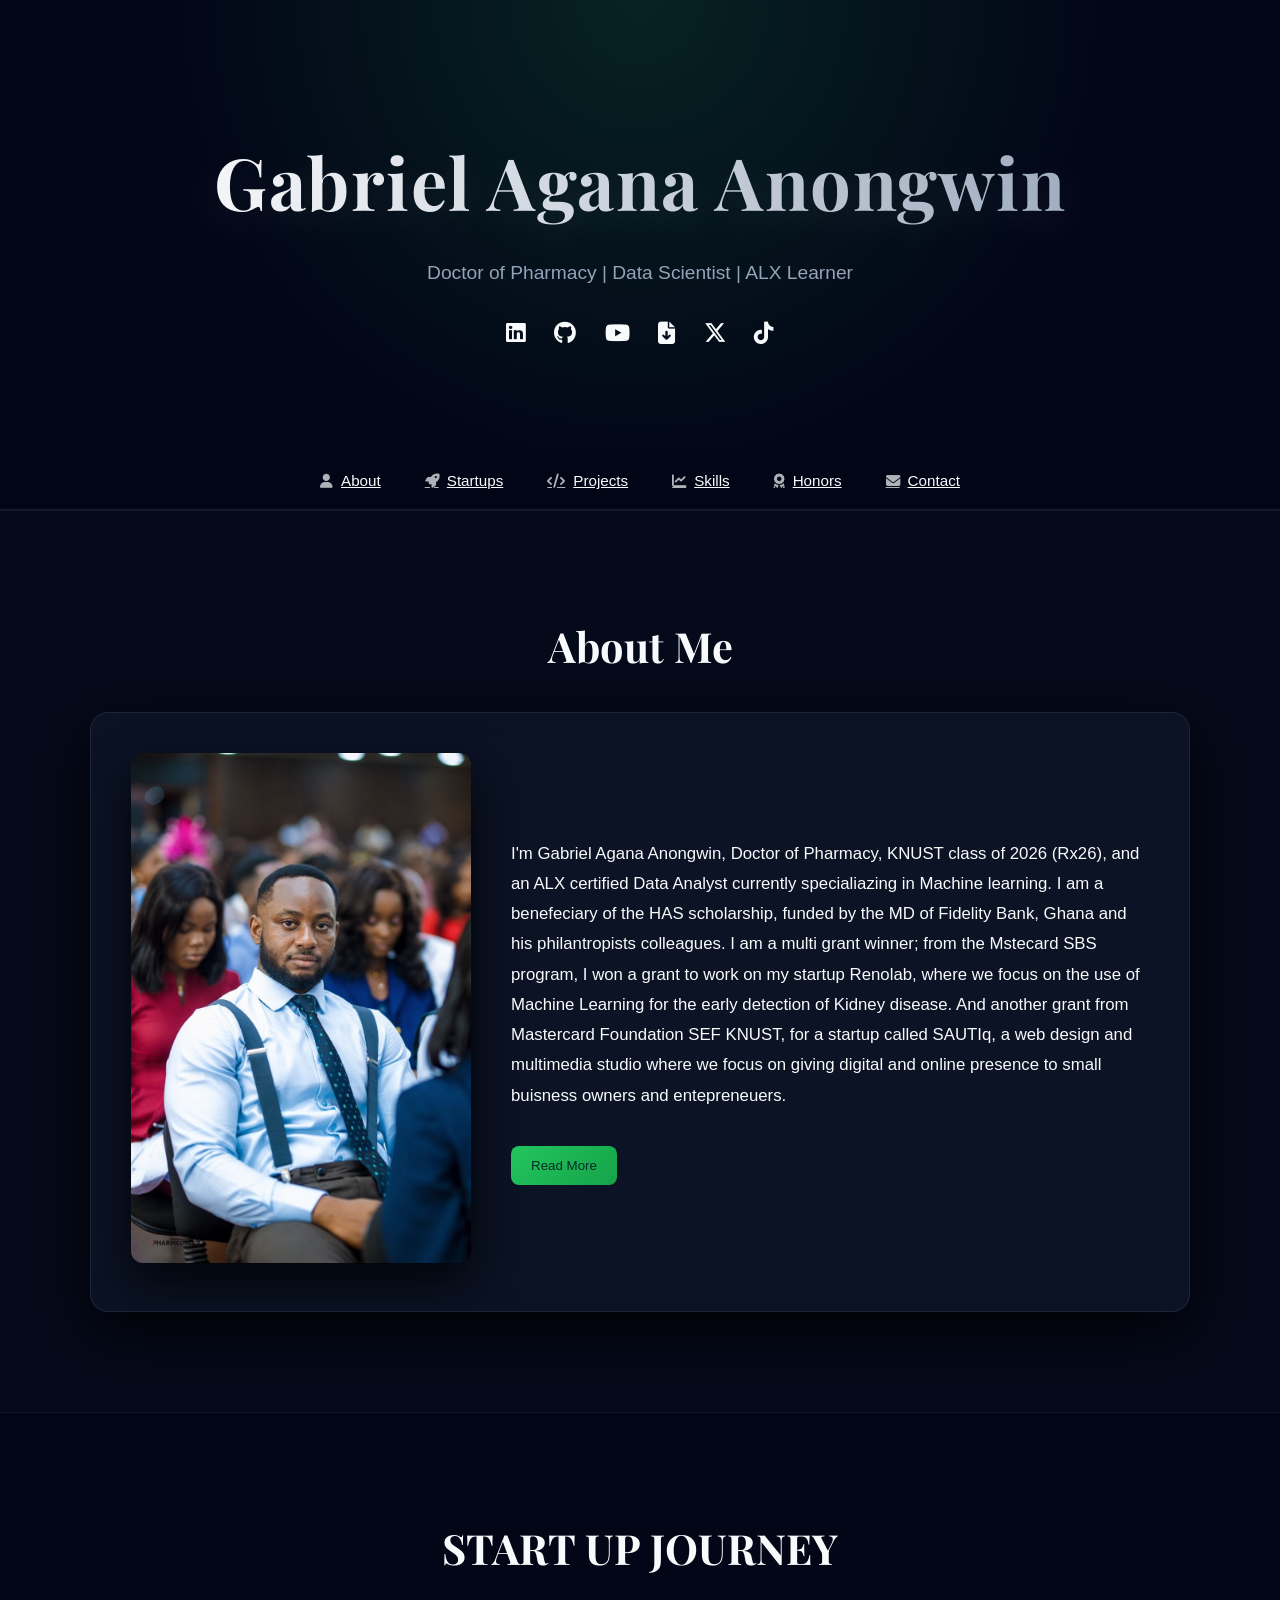
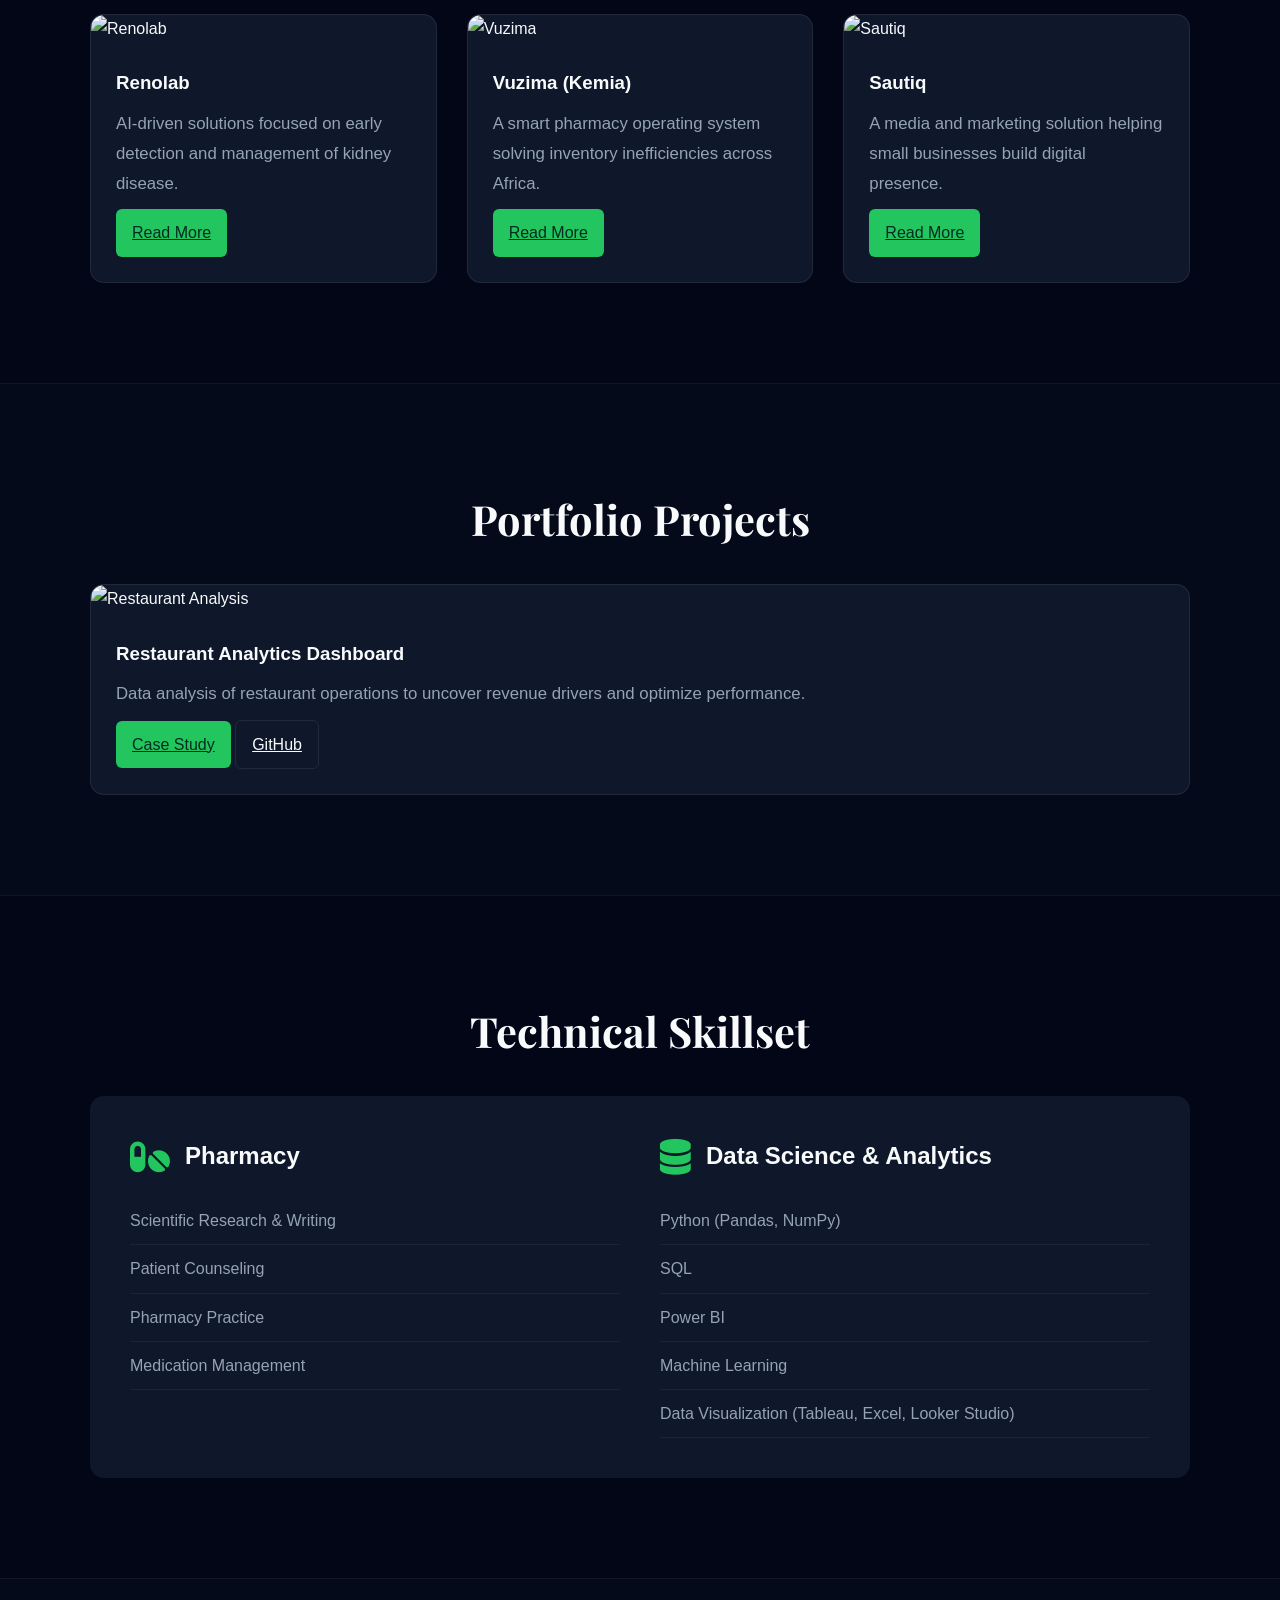
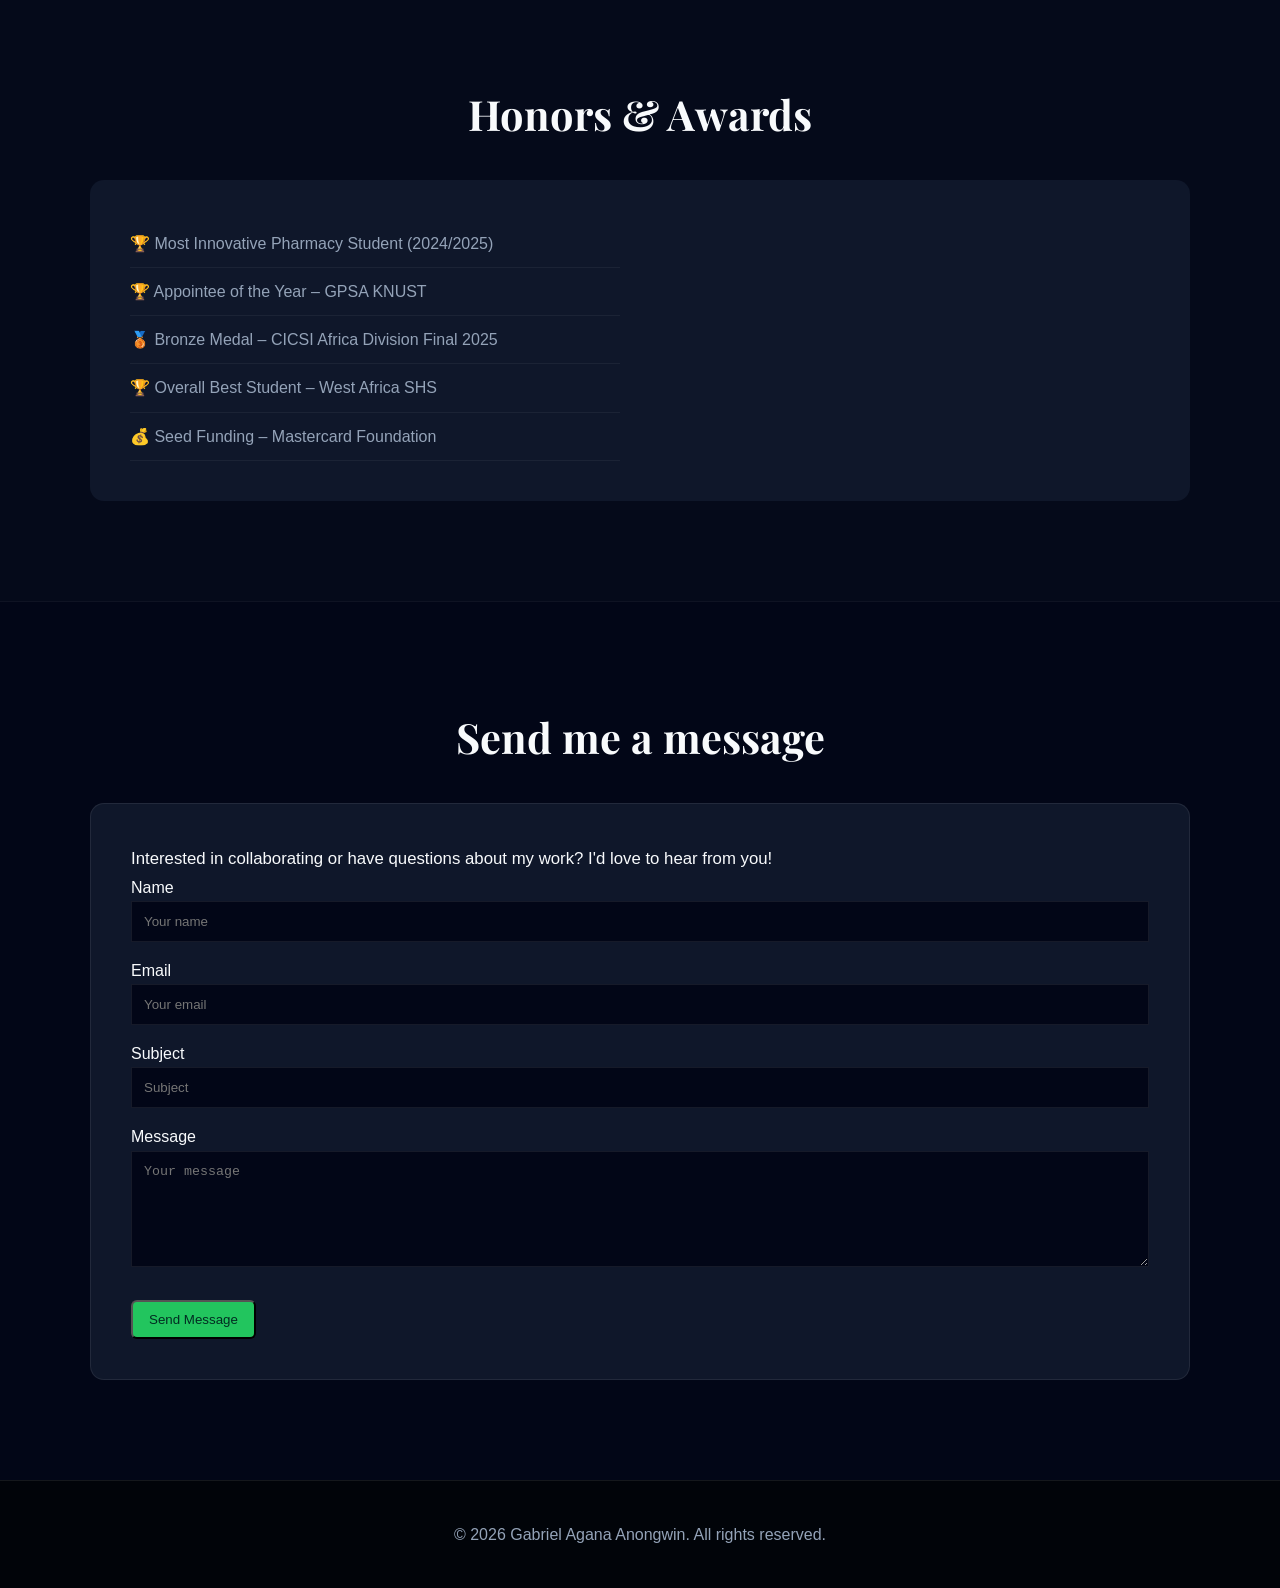
==== index.html @ 161a5aaa "Update index.html" ====
<!DOCTYPE html>
<html lang="en">
<head>
    <meta charset="UTF-8">
    <meta name="viewport" content="width=device-width, initial-scale=1.0">
    
    <title>Gabriel Agana Anongwin | Data Scientist & Pharmacist</title>
      
    <link rel="icon" type="image/png" href="/favicon-32x32.png">
    <link rel="apple-touch-icon" href="/favicon-32x32.png">
    
    <link rel="preconnect" href="https://fonts.googleapis.com">
    <link rel="preconnect" href="https://fonts.gstatic.com" crossorigin>
    <link href="https://fonts.googleapis.com/css2?family=Lato:wght@300;400;700&family=Playfair+Display:wght@500;700&display=swap" rel="stylesheet">
    
    <link rel="stylesheet" href="https://cdnjs.cloudflare.com/ajax/libs/font-awesome/6.4.2/css/all.min.css">
    
    <link rel="stylesheet" href="assets/css/style.css">
</head>
<body>

<!-- HEADER SECTION -->
<header>
    <div class="container">
        <h1>Gabriel Agana Anongwin</h1>
        <p>Doctor of Pharmacy | Data Scientist | ALX Learner</p>
        <div class="social-links">
            <a href="https://www.linkedin.com/in/gabrielaganaa57" target="_blank" title="LinkedIn"><i class="fab fa-linkedin"></i></a>
            <a href="https://github.com/gabrielagana123" target="_blank" title="GitHub"><i class="fab fa-github"></i></a>
            <a href="https://youtube.com/@gaagana_official?si=pDU5sKcUdn2LlW9a" target="_blank" title="YouTube"><i class="fab fa-youtube"></i></a>
            <a href="assets/Gabriel_Agana_CV.pdf" download title="Download CV"><i class="fas fa-file-arrow-down"></i></a>
            <a href="https://x.com/gaagana_" target="_blank" title="X (Twitter)"><i class="fab fa-x-twitter"></i></a>
            <a href="https://www.tiktok.com/@gaagana_?_r=1&_t=ZS-95FjMrN8v6j" target="_blank" title="TikTok"><i class="fab fa-tiktok"></i></a>
        </div>
    </div>
</header>

<!-- NAVIGATION -->
<nav>
    <div class="container">
        <ul>
            <li><a href="#about"><i class="fas fa-user"></i> About</a></li>
            <li><a href="#startups"><i class="fas fa-rocket"></i> Startups</a></li>
            <li><a href="#projects"><i class="fas fa-code"></i> Projects</a></li>
            <li><a href="#skills"><i class="fas fa-chart-line"></i> Skills</a></li>
            <li><a href="#honors"><i class="fas fa-award"></i> Honors</a></li>
            <li><a href="#contact"><i class="fas fa-envelope"></i> Contact</a></li>
        </ul>
    </div>
</nav>

<!-- ABOUT SECTION -->
<section id="about" class="section dark-section">
    <div class="container">
        <h2>About Me</h2>
        <div class="about-card">
            <div class="about-image">
                <img src="assets/images/profile-photo.jpg" alt="Gabriel Agana">
            </div>
            <div class="about-text">
                <p style="margin-bottom:20px;">I'm Gabriel Agana Anongwin, Doctor of Pharmacy, KNUST class of 2026 (Rx26), and an ALX certified Data Analyst currently specialiazing in Machine learning. I am a benefeciary of the HAS scholarship, funded by the MD of Fidelity Bank, Ghana and his philantropists colleagues.
                    I am a multi grant winner; from the Mstecard SBS program, I won a grant to work on my startup Renolab, where we focus on the 
                            use of Machine Learning for the early detection of Kidney disease. And another grant from Mastercard Foundation SEF KNUST, for a startup called SAUTIq, a web design and multimedia studio where we focus on giving digital and online presence to small buisness owners and entepreneuers.
                
                </p>

                       <div id="more-text" class="hidden-text">
                    <p>

                        
                    What drives me is impact.
Losing my father at 11 and being supported by people outside my family shaped how I see life. It taught me that, "I am because we are" and that no meaningful success is ever truly individual.
Every pursuit, evry goal, every ambition, every project I embark on is impact driven, my goal in life is to touch as many lives as possible and give my single mom the life she never had.
                    "I Love The People Society Casts Away❤️"
                    </p>
                </div>
                <button onclick="toggleText()" class="btn-read">Read More</button>
            </div>
        </div>
    </div>
</section>

<!-- STARTUP SECTION -->
<section id="startups" class="section">
    <div class="container">
        <h2>START UP JOURNEY</h2>

        <div class="projects-grid">

            <!-- Renolab -->
            <div class="project-card">
                <img src="assets/images/project-renolab.jpg" alt="Renolab">
                <div class="project-card-content">
                    <h3>Renolab</h3>
                    <p>AI-driven solutions focused on early detection and management of kidney disease.</p>

                    <div class="project-buttons">
                        <a href="renolab.html" class="btn">Read More</a>
                    </div>
                </div>
            </div>

            <!-- Vuzima -->
            <div class="project-card">
                <img src="assets/images/project-vuzima.jpg" alt="Vuzima">
                <div class="project-card-content">
                    <h3>Vuzima (Kemia)</h3>
                    <p>A smart pharmacy operating system solving inventory inefficiencies across Africa.</p>

                    <div class="project-buttons">
                        <a href="vuzima.html" class="btn">Read More</a>
                    </div>
                </div>
            </div>

            <!-- Sautiq -->
            <div class="project-card">
                <img src="assets/images/project-sautiq.jpg" alt="Sautiq">
                <div class="project-card-content">
                    <h3>Sautiq</h3>
                    <p>A media and marketing solution helping small businesses build digital presence.</p>

                    <div class="project-buttons">
                        <a href="sautiq.html" class="btn">Read More</a>
                    </div>
                </div>
            </div>

        </div>
    </div>
</section>

<section id="projects" class="section">
    <div class="container">
        <h2>Portfolio Projects</h2>

        <div class="projects-grid">

            <!-- Project Example -->
            <div class="project-card">
                <img src="assets/images/project-restaurant.jpg" alt="Restaurant Analysis">
                <div class="project-card-content">
                    <h3>Restaurant Analytics Dashboard</h3>
                    <p>Data analysis of restaurant operations to uncover revenue drivers and optimize performance.</p>

                    <div class="project-buttons">
                        <a href="restaurant-case-study.html" class="btn">Case Study</a>
                        <a href="https://github.com/your-repo-link" target="_blank" class="btn btn-secondary">GitHub</a>
                    </div>
                </div>
            </div>

        </div>
    </div>
</section>
    
<!-- SKILLS SECTION -->
<section id="skills" class="section">
    <div class="container">
        <h2>Technical Skillset</h2>
        <div class="skills-table">

            <!-- Pharmacy -->
            <div class="skill-column">
                <div class="skill-header"><i class="fas fa-pills"></i><h3>Pharmacy</h3></div>
                <ul class="skill-list">
                    <li>Scientific Research & Writing</li>
                    <li>Patient Counseling</li>
                    <li>Pharmacy Practice</li>
                    <li>Medication Management</li>
                </ul>
            </div>

            <!-- Data Science -->
            <div class="skill-column">
                <div class="skill-header"><i class="fas fa-database"></i><h3>Data Science & Analytics</h3></div>
                <ul class="skill-list">
                    <li>Python (Pandas, NumPy)</li>
                    <li>SQL</li>
                    <li>Power BI</li>
                    <li>Machine Learning</li>
                    <li>Data Visualization (Tableau, Excel, Looker Studio)</li>
                </ul>
            </div>

        </div>
    </div>
</section>

<!-- HONORS / AWARDS SECTION -->
<section id="honors" class="section">
    <div class="container">
        <h2>Honors & Awards</h2>

        <div class="skills-table">
            <ul class="skill-list">
                <li>🏆 Most Innovative Pharmacy Student (2024/2025)</li>
                <li>🏆 Appointee of the Year – GPSA KNUST</li>
                <li>🥉 Bronze Medal – CICSI Africa Division Final 2025</li>
                <li>🏆 Overall Best Student – West Africa SHS</li>
                <li>💰 Seed Funding – Mastercard Foundation</li>
            </ul>
        </div>

    </div>
</section>

<!-- CONTACT FORM SECTION -->
<section id="contact" class="section">
    <div class="container">
        <h2>Send me a message</h2>
<form action="https://formsubmit.co/1928c177430ae338f1191214b807b9e0" method="POST" class="contact-form">
    <input type="hidden" name="_captcha" value="false">
    <input type="hidden" name="_subject" value="New Portfolio Message!">
    <input type="hidden" name="_autoresponse" value="Hi, Thanks for reaching out! I have received your message and will get back to you soon. - Gabriel Agana Anongwin">
    <input type="hidden" name="_format" value="html">
    <input type="hidden" name="_next" value="https://gabrielagana123.github.io/thank-you.html">

    <p>Interested in collaborating or have questions about my work? I'd love to hear from you!</p>
    <div class="form-group"><label for="name">Name</label><input type="text" name="name" id="name" placeholder="Your name" required></div>
    <div class="form-group"><label for="email">Email</label><input type="email" name="email" id="email" placeholder="Your email" required></div>
    <div class="form-group"><label for="subject">Subject</label><input type="text" name="subject" id="subject" placeholder="Subject" required></div>
    <div class="form-group"><label for="message">Message</label><textarea name="message" id="message" rows="6" placeholder="Your message" required></textarea></div>
    <button type="submit" class="btn">Send Message</button>
</form>
    </div>
</section>

<!-- FOOTER -->
<footer>
    <div class="container">
        <p>&copy; 2026 Gabriel Agana Anongwin. All rights reserved.</p>
    </div>
</footer>

<script src="assets/js/main.js"></script>

</body>
</html>
---- assets/css/style.css ----
/* ===== PREMIUM DARK + DEPTH THEME ===== */

/* --- 1. ROOT --- */
:root {
    --bg-main: #020617;
    --bg-section: #050a1a;
    --bg-card: #0f172a;

    --accent: #22c55e;
    --accent-soft: rgba(34,197,94,0.15);

    --text-primary: #f8fafc;
    --text-secondary: #94a3b8;

    --border: rgba(255,255,255,0.08);

    --font-heading: 'Playfair Display', serif;
    --font-body: 'Inter', sans-serif;
}

/* --- 2. RESET --- */
* {
    margin: 0;
    padding: 0;
    box-sizing: border-box;
}

body {
    font-family: var(--font-body);
    background: var(--bg-main);
    color: var(--text-primary);
    line-height: 1.7;
}

/* --- 3. CONTAINER --- */
.container {
    width: 90%;
    max-width: 1100px;
    margin: auto;
}

/* --- 4. HERO HEADER (FIXED YOUR MAIN ISSUE) --- */
header {
    text-align: center;
    padding: 120px 0 100px;
    background: radial-gradient(circle at top, rgba(34,197,94,0.15), transparent 60%);
}

header h1 {
    font-family: 'Playfair Display', serif;
    font-size: 4.5rem;
    font-weight: 700;
    letter-spacing: 1.5px;

    background: linear-gradient(90deg, #ffffff, #94a3b8);
    -webkit-background-clip: text;
    -webkit-text-fill-color: transparent;

    text-shadow: 0 10px 40px rgba(255,255,255,0.1);
}

header p {
    color: var(--text-secondary);
    margin-top: 15px;
    font-size: 1.2rem;
}

/* --- SOCIAL --- */
.social-links {
    margin-top: 25px;
}

.social-links a {
    color: var(--text-primary);
    margin: 0 12px;
    font-size: 1.4rem;
    transition: 0.3s;
}

.social-links a:hover {
    color: var(--accent);
    transform: translateY(-3px);
}

/* --- NAVBAR --- */
nav {
    position: sticky;
    top: 0;
    background: rgba(2,6,23,0.85);
    backdrop-filter: blur(12px);
    border-bottom: 1px solid var(--border);
    z-index: 1000;
}

nav ul {
    display: flex;
    justify-content: center;
    list-style: none;
}

nav ul li a {
    color: var(--text-primary);
    padding: 15px 22px;
    display: block;
    transition: 0.3s;
}

nav ul li a:hover {
    color: var(--accent);
}

/* --- SECTIONS (THIS CREATES DEPTH) --- */
.section {
    padding: 100px 0;
    background: var(--bg-section);
}

.section:nth-child(even) {
    background: var(--bg-main);
}

.section h2 {
    text-align: center;
    font-size: 2.6rem;
    margin-bottom: 60px;
    font-family: var(--font-heading);
}

.section {
    padding: 100px 0;
    border-top: 1px solid rgba(255,255,255,0.05);
}

/* --- ABOUT (GLASS CARD EFFECT) --- */
.about-card {
    display: flex;
    gap: 40px;
    align-items: center;

    background: rgba(15,23,42,0.7);
    backdrop-filter: blur(12px);

    padding: 40px;
    border-radius: 18px;
    border: 1px solid var(--border);

    box-shadow: 0 20px 60px rgba(0,0,0,0.8);
}

.about-image img {
    width: 340px;
    border-radius: 12px;
    box-shadow: 0 20px 50px rgba(0,0,0,0.8);
}

.about-text p {
    color: var(--text-primary);
    font-size: 1rem;
    line-height: 1.8;
}

.hidden-text {
    display: none;
}

/* --- BUTTON --- */
.btn-read {
    margin-top: 15px;
    padding: 12px 20px;
    background: linear-gradient(135deg, #22c55e, #16a34a);
    color: #022c22;
    border: none;
    border-radius: 8px;
    cursor: pointer;
    transition: 0.3s;
}

.btn-read:hover {
    transform: translateY(-2px);
    box-shadow: 0 10px 25px rgba(34,197,94,0.4);
}

/* --- PROJECTS --- */
.projects-grid {
    display: grid;
    grid-template-columns: repeat(auto-fit, minmax(300px, 1fr));
    gap: 30px;
}

.project-card {
    background: var(--bg-card);
    border-radius: 14px;
    border: 1px solid var(--border);
    overflow: hidden;
    transition: 0.4s;
}

.project-card:hover {
    transform: translateY(-10px) scale(1.02);
    box-shadow: 0 20px 60px rgba(0,0,0,0.9);
}

.project-card img {
    width: 100%;
    height: 220px;
    object-fit: cover;
}

.project-card-content {
    padding: 25px;
}

.project-card-content h3 {
    color: var(--text-primary);
    margin-bottom: 10px;
}

.project-card-content p {
    color: var(--text-secondary);
}

/* --- BUTTONS --- */
.btn {
    display: inline-block;
    background: var(--accent);
    color: #022c22;
    padding: 10px 16px;
    border-radius: 6px;
    margin-top: 10px;
}

.btn-secondary {
    background: transparent;
    color: var(--text-primary);
    border: 1px solid var(--border);
}

/* --- SKILLS --- */
.skills-table {
    display: grid;
    grid-template-columns: repeat(2, 1fr);
    gap: 40px;
    background: var(--bg-card);
    padding: 40px;
    border-radius: 14px;
}

/* Bigger icons */
.skill-header {
    display: flex;
    align-items: center;
    gap: 15px;
    margin-bottom: 20px;
}

.skill-header i {
    font-size: 2.2rem;
    color: var(--accent);
}

.skill-header h3 {
    font-size: 1.5rem;
}

/* Clean list */
.skill-list li {
    list-style: none;
    padding: 10px 0;
    color: var(--text-secondary);
    border-bottom: 1px solid rgba(255,255,255,0.05);
}

.skill-column {
    display: flex;
    flex-direction: column;
    justify-content: flex-start;
}

/* --- CONTACT --- */
.contact-form {
    background: var(--bg-card);
    padding: 40px;
    border-radius: 14px;
    border: 1px solid var(--border);
}

.contact-form input,
.contact-form textarea {
    width: 100%;
    padding: 12px;
    margin-bottom: 15px;
    background: #020617;
    border: 1px solid var(--border);
    color: var(--text-primary);
}

/* --- FOOTER --- */
footer {
    text-align: center;
    padding: 40px;
    background: #010409;
    border-top: 1px solid var(--border);
    color: var(--text-secondary);
}

/* --- RESPONSIVE --- */
@media(max-width:768px){
    .about-card {
        flex-direction: column;
        text-align: center;
    }

    .skills-table {
        grid-template-columns: 1fr;
    }

    header h1 {
        font-size: 2.5rem;
    }
}


nav ul li a {
    color: var(--text-primary);
    padding: 15px 22px;
    display: flex;
    align-items: center;
    gap: 8px;
    font-size: 0.95rem;
    transition: 0.3s;
}

nav ul li a i {
    font-size: 0.9rem;
    opacity: 0.7;
}

nav ul li a:hover {
    color: var(--accent);
}


/* Section spacing */
.section h2 {
    margin-bottom: 30px;
}

/* Centered text blocks */
.section p {
    font-size: 1.05rem;
    line-height: 1.8;
}

/* CTA button upgrade */
.btn {
    transition: 0.3s;
}

.btn:hover {
    transform: translateY(-3px);
    box-shadow: 0 10px 25px rgba(34,197,94,0.4);
}
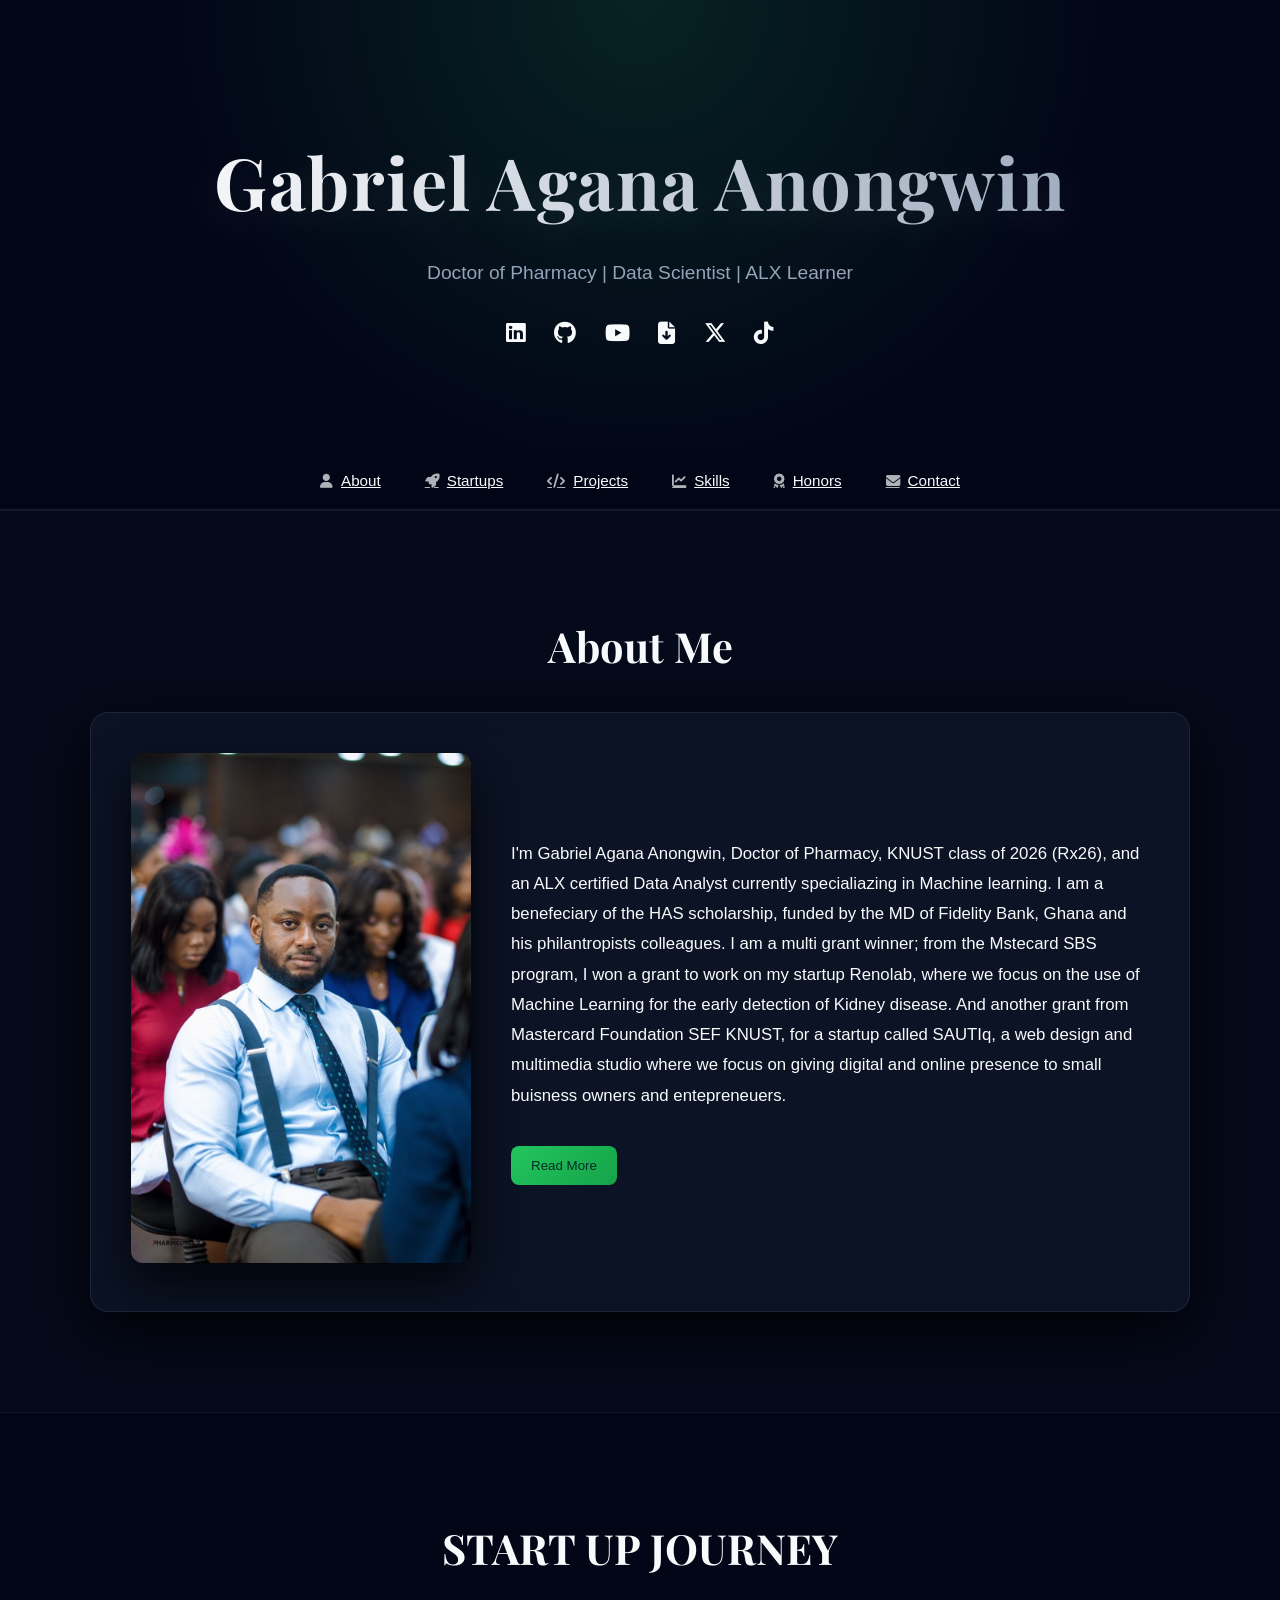
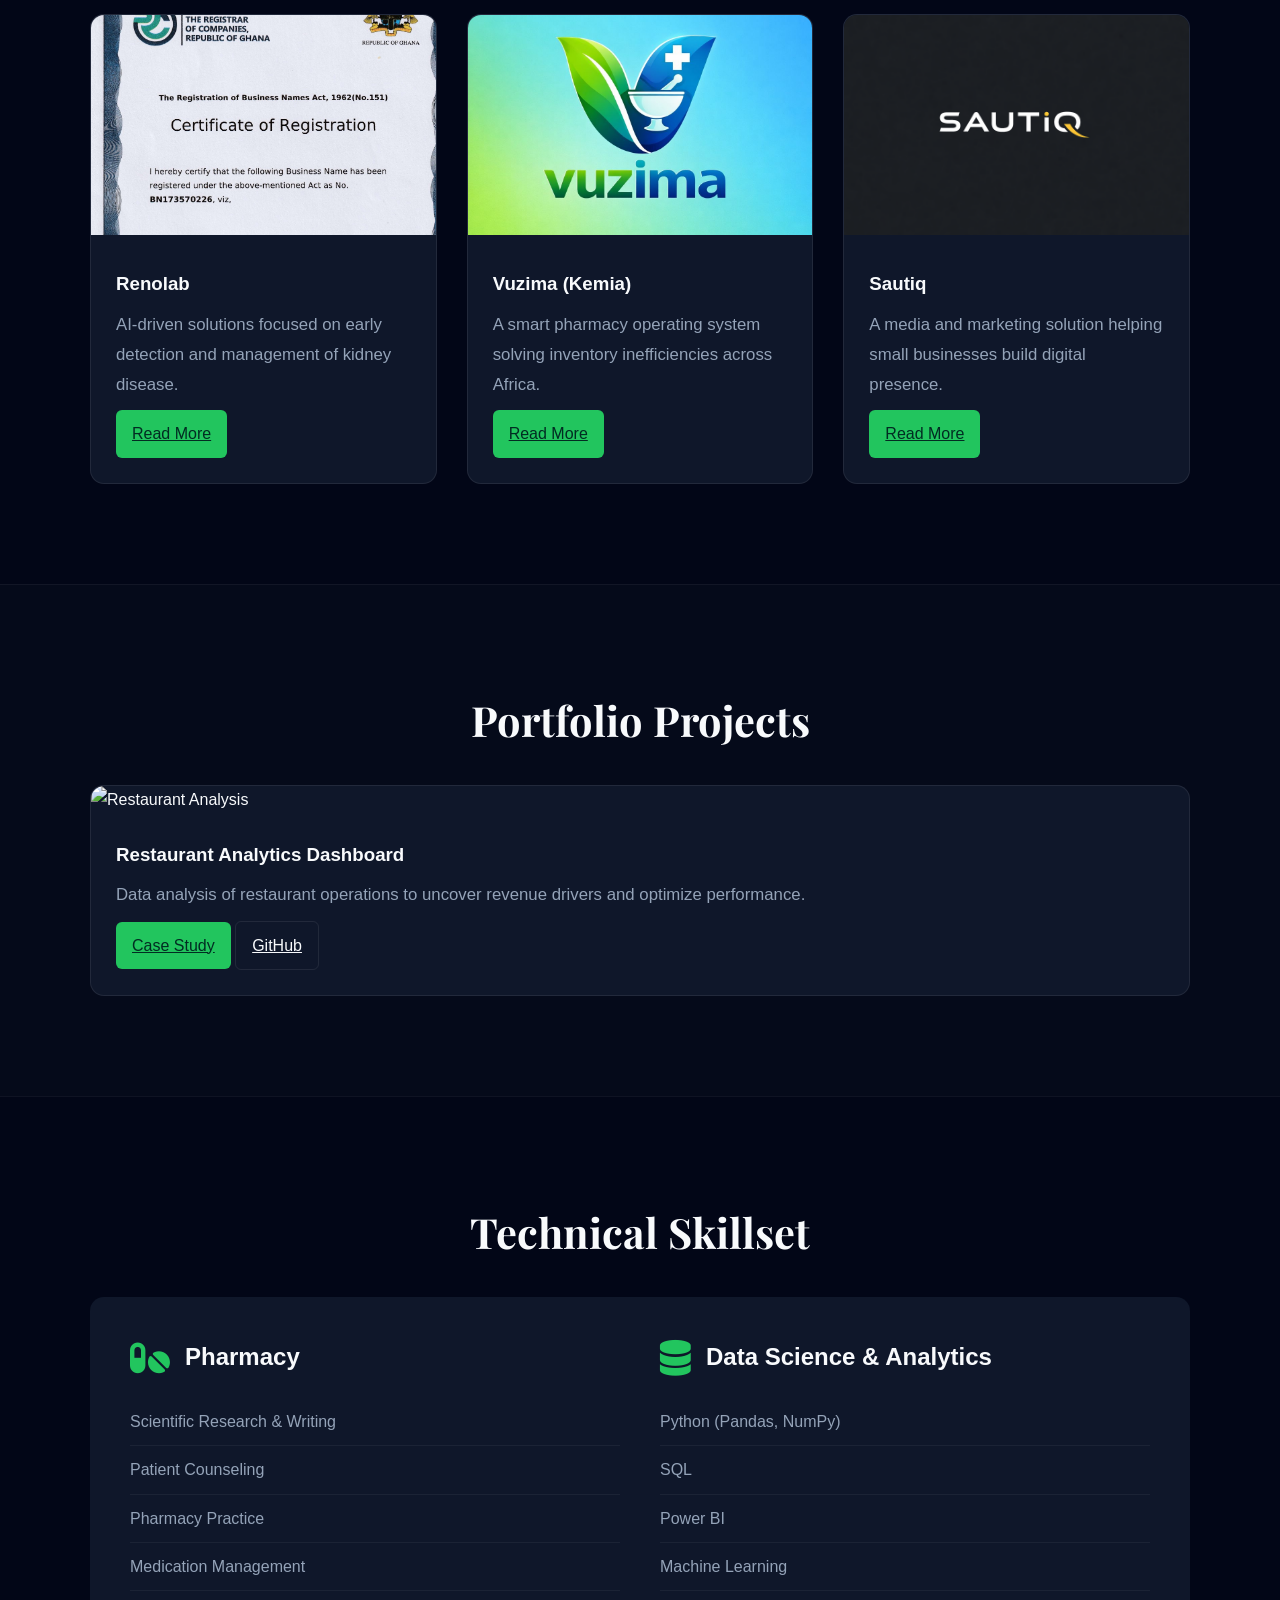
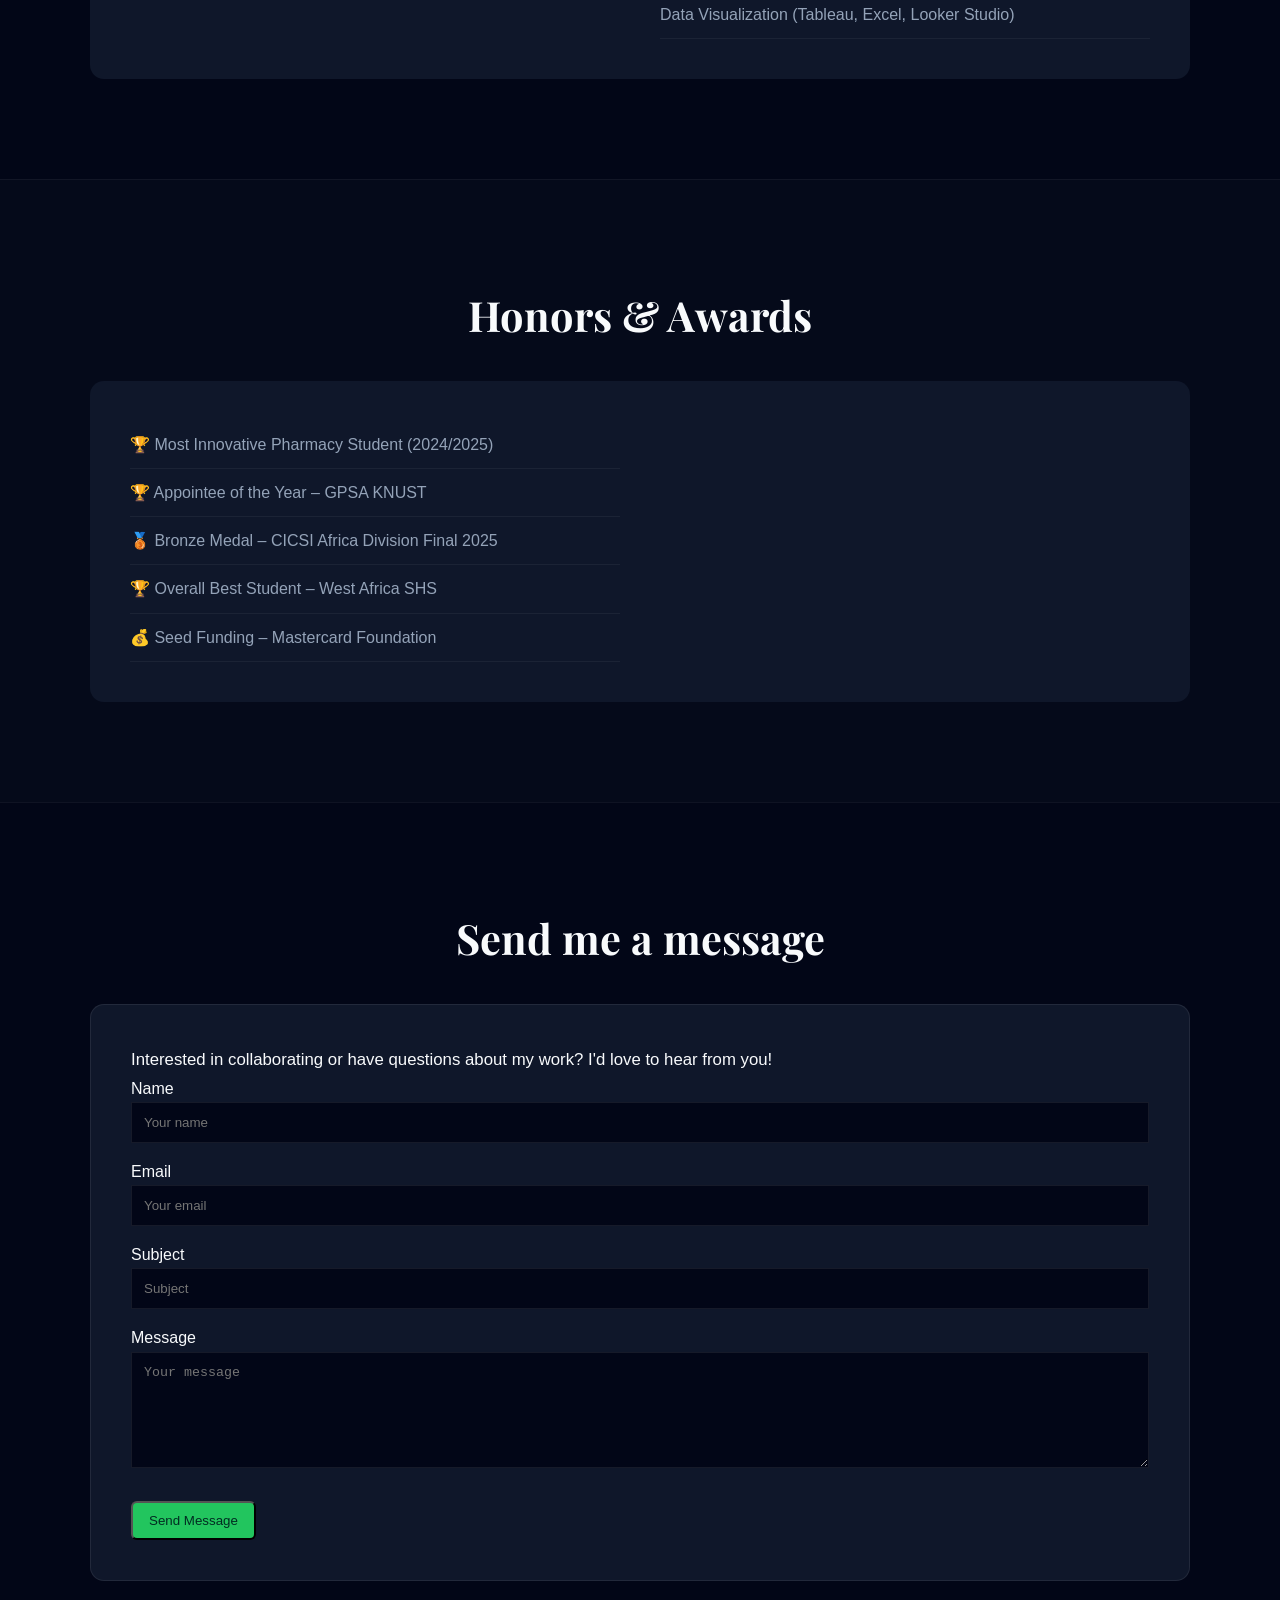
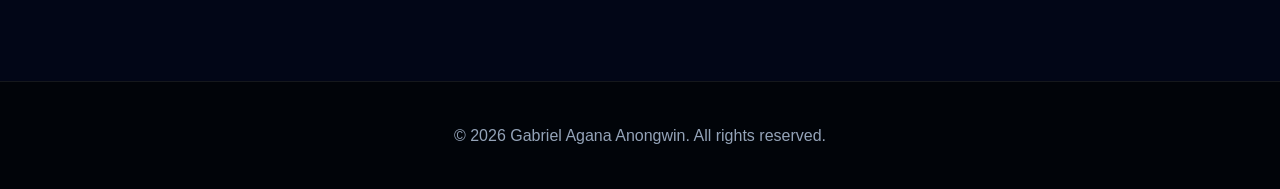
==== commit 1f11afb6: "Update index.html" ====
--- a/index.html
+++ b/index.html
@@ -89,7 +89,7 @@
 
             <!-- Renolab -->
             <div class="project-card">
-                <img src="assets/images/project-renolab.jpg" alt="Renolab">
+                <img src="assets/images/renolab.png" alt="Renolab">
                 <div class="project-card-content">
                     <h3>Renolab</h3>
                     <p>AI-driven solutions focused on early detection and management of kidney disease.</p>
@@ -102,7 +102,7 @@
 
             <!-- Vuzima -->
             <div class="project-card">
-                <img src="assets/images/project-vuzima.jpg" alt="Vuzima">
+                <img src="assets/images/vuzima.png" alt="Vuzima">
                 <div class="project-card-content">
                     <h3>Vuzima (Kemia)</h3>
                     <p>A smart pharmacy operating system solving inventory inefficiencies across Africa.</p>
@@ -115,7 +115,7 @@
 
             <!-- Sautiq -->
             <div class="project-card">
-                <img src="assets/images/project-sautiq.jpg" alt="Sautiq">
+                <img src="assets/images/sautiq.png" alt="Sautiq">
                 <div class="project-card-content">
                     <h3>Sautiq</h3>
                     <p>A media and marketing solution helping small businesses build digital presence.</p>
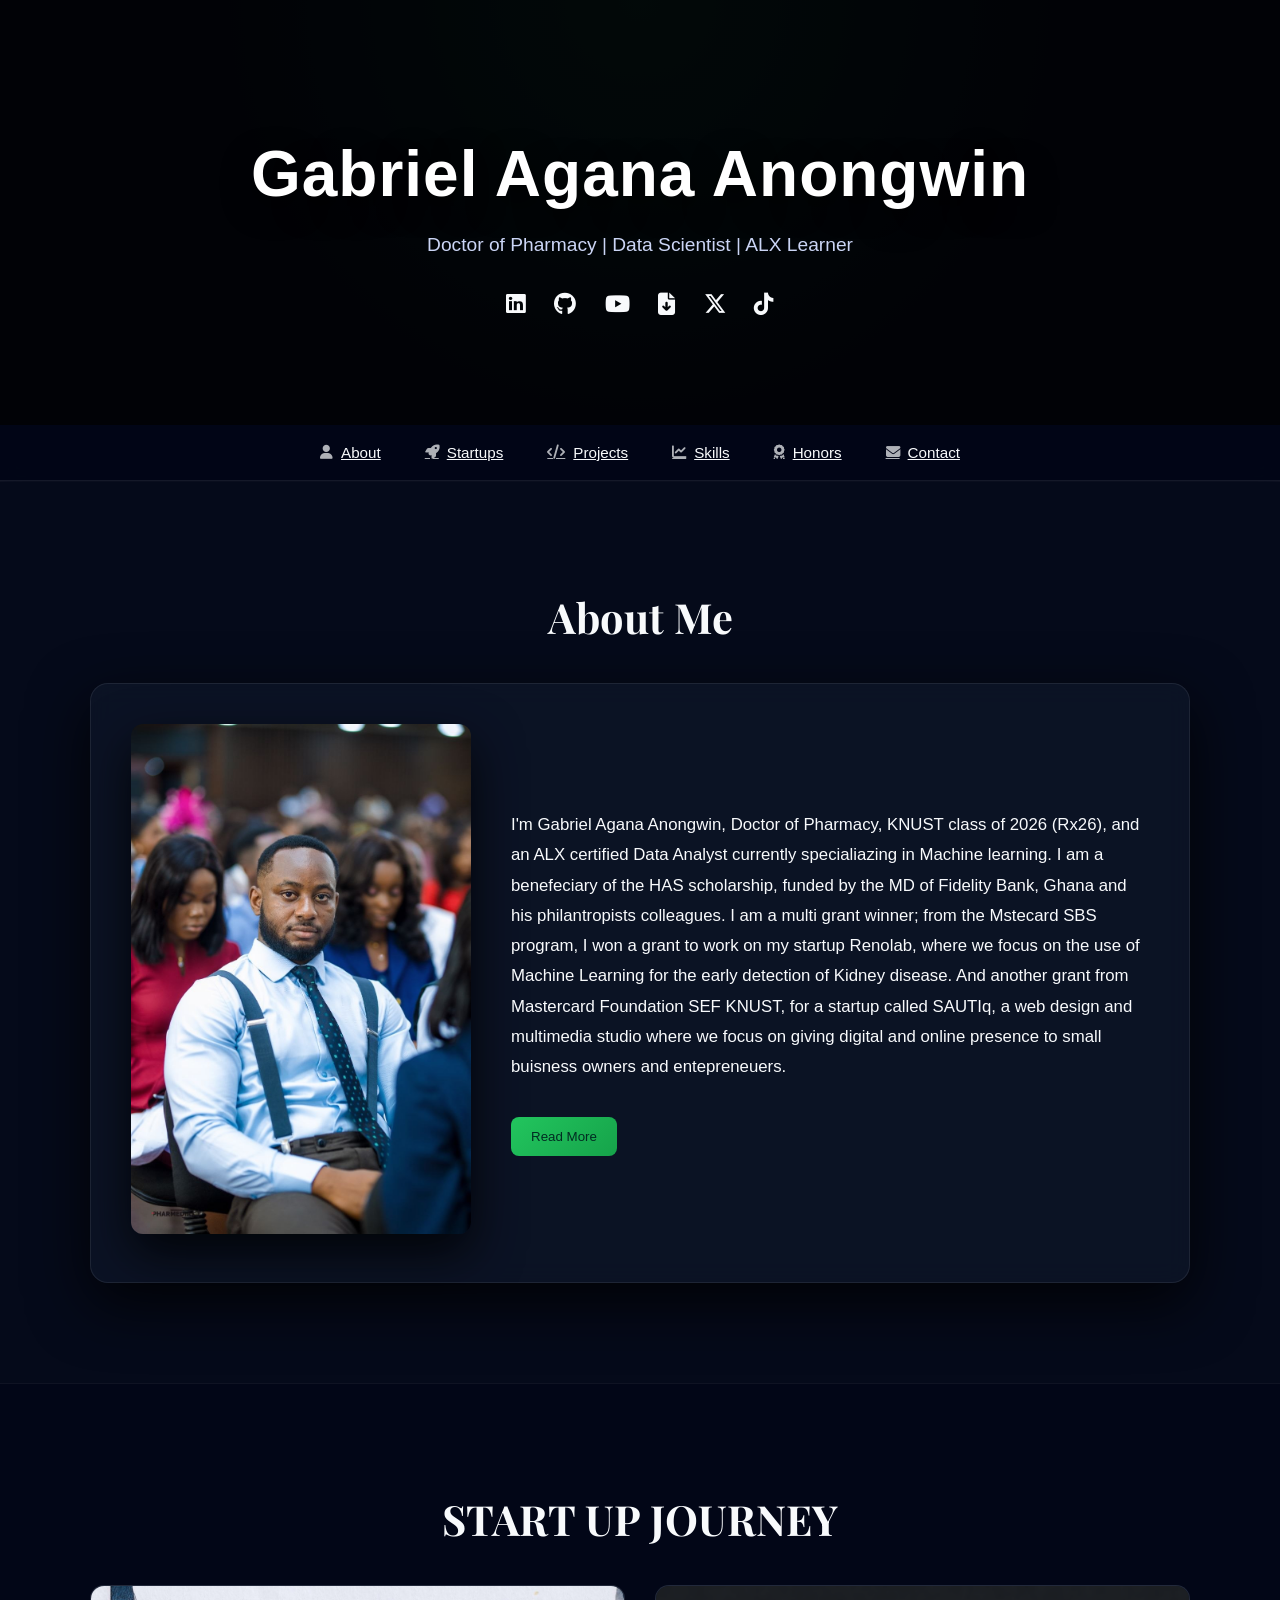
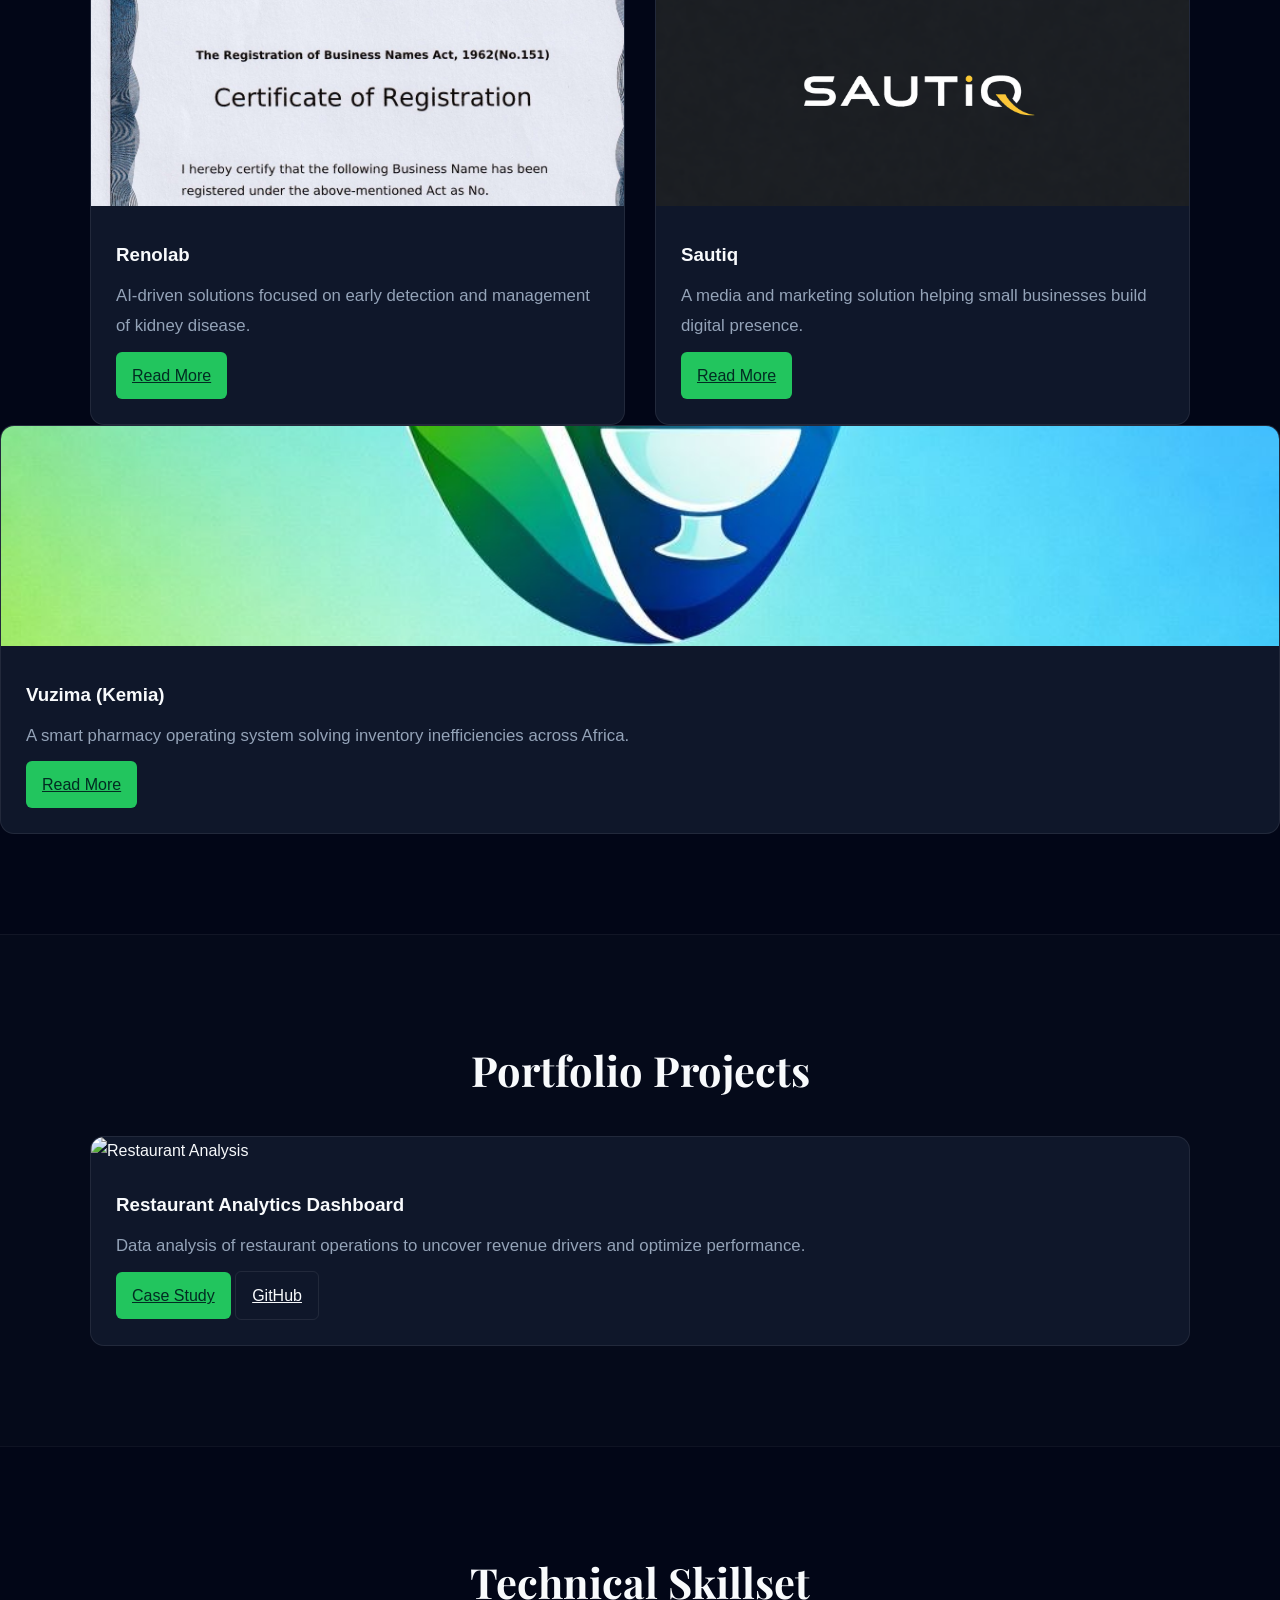
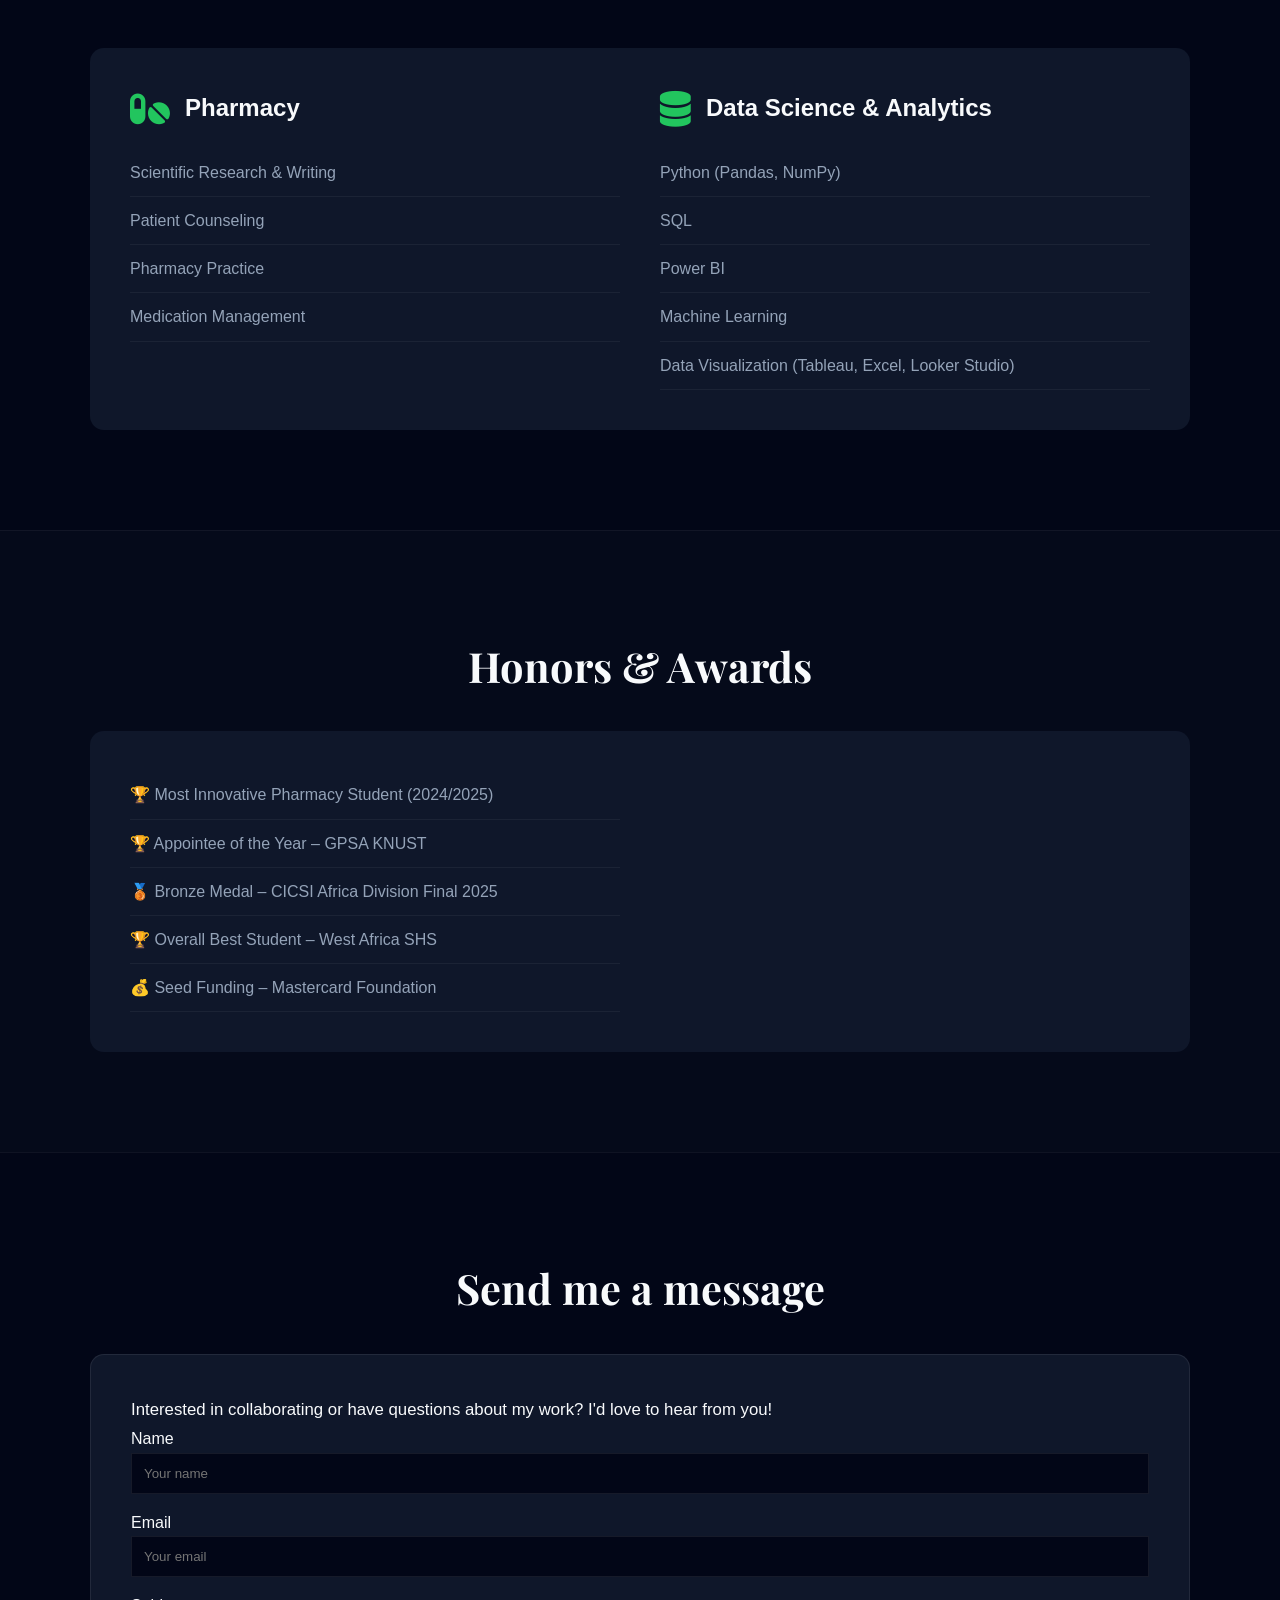
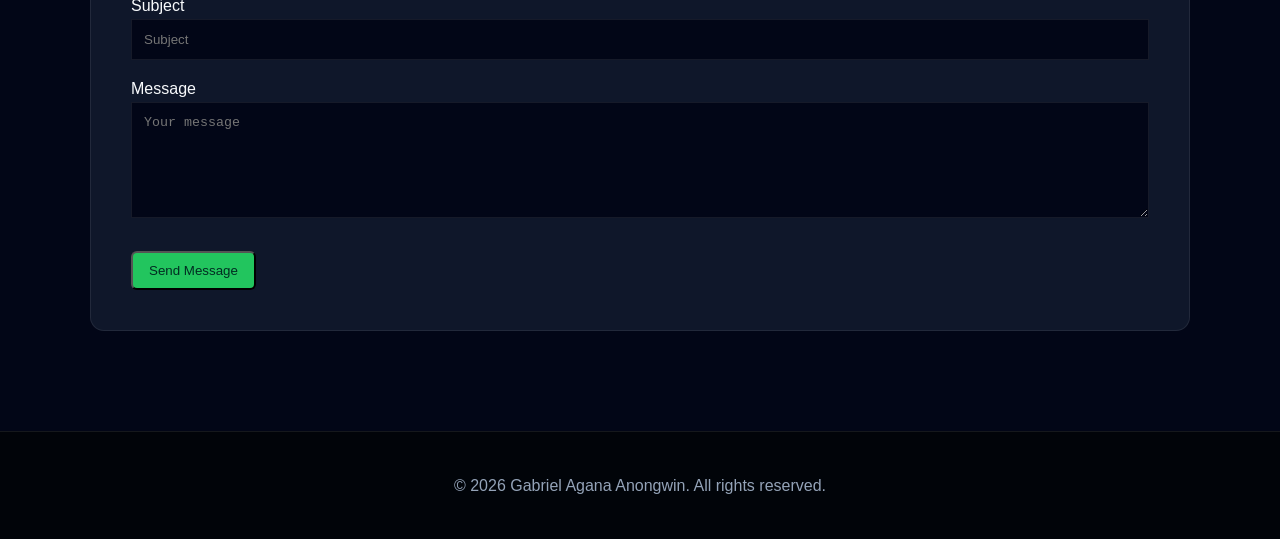
==== commit 563a6411: "Update index.html" ====
--- a/index.html
+++ b/index.html
@@ -20,7 +20,7 @@
 <body>
 
 <!-- HEADER SECTION -->
-<header>
+<header class="hero-bg">
     <div class="container">
         <h1>Gabriel Agana Anongwin</h1>
         <p>Doctor of Pharmacy | Data Scientist | ALX Learner</p>
@@ -100,6 +100,22 @@
                 </div>
             </div>
 
+            <!-- Sautiq -->
+            <div class="project-card">
+                <img src="assets/images/sautiq.png" alt="Sautiq">
+                <div class="project-card-content">
+                    <h3>Sautiq</h3>
+                    <p>A media and marketing solution helping small businesses build digital presence.</p>
+
+                    <div class="project-buttons">
+                        <a href="sautiq.html" class="btn">Read More</a>
+                    </div>
+                </div>
+            </div>
+
+        </div>
+    </div>
+            
             <!-- Vuzima -->
             <div class="project-card">
                 <img src="assets/images/vuzima.png" alt="Vuzima">
@@ -112,22 +128,6 @@
                     </div>
                 </div>
             </div>
-
-            <!-- Sautiq -->
-            <div class="project-card">
-                <img src="assets/images/sautiq.png" alt="Sautiq">
-                <div class="project-card-content">
-                    <h3>Sautiq</h3>
-                    <p>A media and marketing solution helping small businesses build digital presence.</p>
-
-                    <div class="project-buttons">
-                        <a href="sautiq.html" class="btn">Read More</a>
-                    </div>
-                </div>
-            </div>
-
-        </div>
-    </div>
 </section>
 
 <section id="projects" class="section">
--- a/assets/css/style.css
+++ b/assets/css/style.css
@@ -46,7 +46,7 @@
     background: radial-gradient(circle at top, rgba(34,197,94,0.15), transparent 60%);
 }
 
-header h1 {
+/* header h1 {
     font-family: 'Playfair Display', serif;
     font-size: 4.5rem;
     font-weight: 700;
@@ -63,6 +63,24 @@
     color: var(--text-secondary);
     margin-top: 15px;
     font-size: 1.2rem;
+} */
+
+header h1 {
+    font-size: 4rem;
+    font-weight: 700;
+    letter-spacing: 1px;
+    color: #ffffff;
+    text-shadow: 0 10px 40px rgba(0,0,0,0.9);
+}
+
+header p {
+    color: #cbd5f5;
+    font-size: 1.2rem;
+}
+
+/* subtle glow */
+header h1 {
+    text-shadow: 0 10px 30px rgba(0,0,0,0.8);
 }
 
 /* --- SOCIAL --- */
@@ -360,3 +378,109 @@
     transform: translateY(-3px);
     box-shadow: 0 10px 25px rgba(34,197,94,0.4);
 }
+
+
+/* ===== HERO COLLAGE BACKGROUND ===== */
+
+/* ===== HERO BACKGROUND SLIDER (PREMIUM) ===== */
+
+/* ===== HERO BACKGROUND SLIDER (PREMIUM) ===== */
+
+.hero-bg {
+    position: relative;
+    overflow: hidden;
+}
+
+/* Background layer */
+.hero-bg::before {
+    content: "";
+    position: absolute;
+    inset: 0;
+
+    background-size: cover;
+    background-position: center;
+
+    animation: heroSlider 18s infinite ease-in-out;
+    z-index: 0;
+}
+
+/* Dark overlay */
+.hero-bg::after {
+    content: "";
+    position: absolute;
+    inset: 0;
+    background: rgba(0,0,0,0.75);
+    z-index: 1;
+}
+
+/* Keep content above */
+.hero-bg .container {
+    position: relative;
+    z-index: 2;
+}
+
+/* SLIDER ANIMATION */
+@keyframes heroSlider {
+    0% {
+        background-image: url("../images/honors1.jpg");
+    }
+    33% {
+        background-image: url("../images/honors2.jpg");
+    }
+    66% {
+        background-image: url("../images/honors3.jpg");
+    }
+    100% {
+        background-image: url("../images/honors1.jpg");
+    }
+}
+
+/* ===== JOURNEY SECTION ===== */
+
+.journey-block {
+    display: flex;
+    align-items: center;
+    gap: 40px;
+    margin: 60px 0;
+}
+
+.journey-block img {
+    width: 320px;
+    height: 220px;
+    object-fit: cover;
+    border-radius: 12px;
+    box-shadow: 0 15px 40px rgba(0,0,0,0.6);
+}
+
+.journey-block div {
+    flex: 1;
+}
+
+.journey-block h3 {
+    margin-bottom: 10px;
+    color: #ffffff;
+}
+
+.journey-block p {
+    color: #cbd5f5;
+    line-height: 1.7;
+}
+
+/* alternating layout */
+.journey-block.reverse {
+    flex-direction: row-reverse;
+}
+
+/* mobile */
+@media(max-width:768px){
+    .journey-block,
+    .journey-block.reverse {
+        flex-direction: column;
+        text-align: center;
+    }
+
+    .journey-block img {
+        width: 100%;
+        height: auto;
+    }
+}
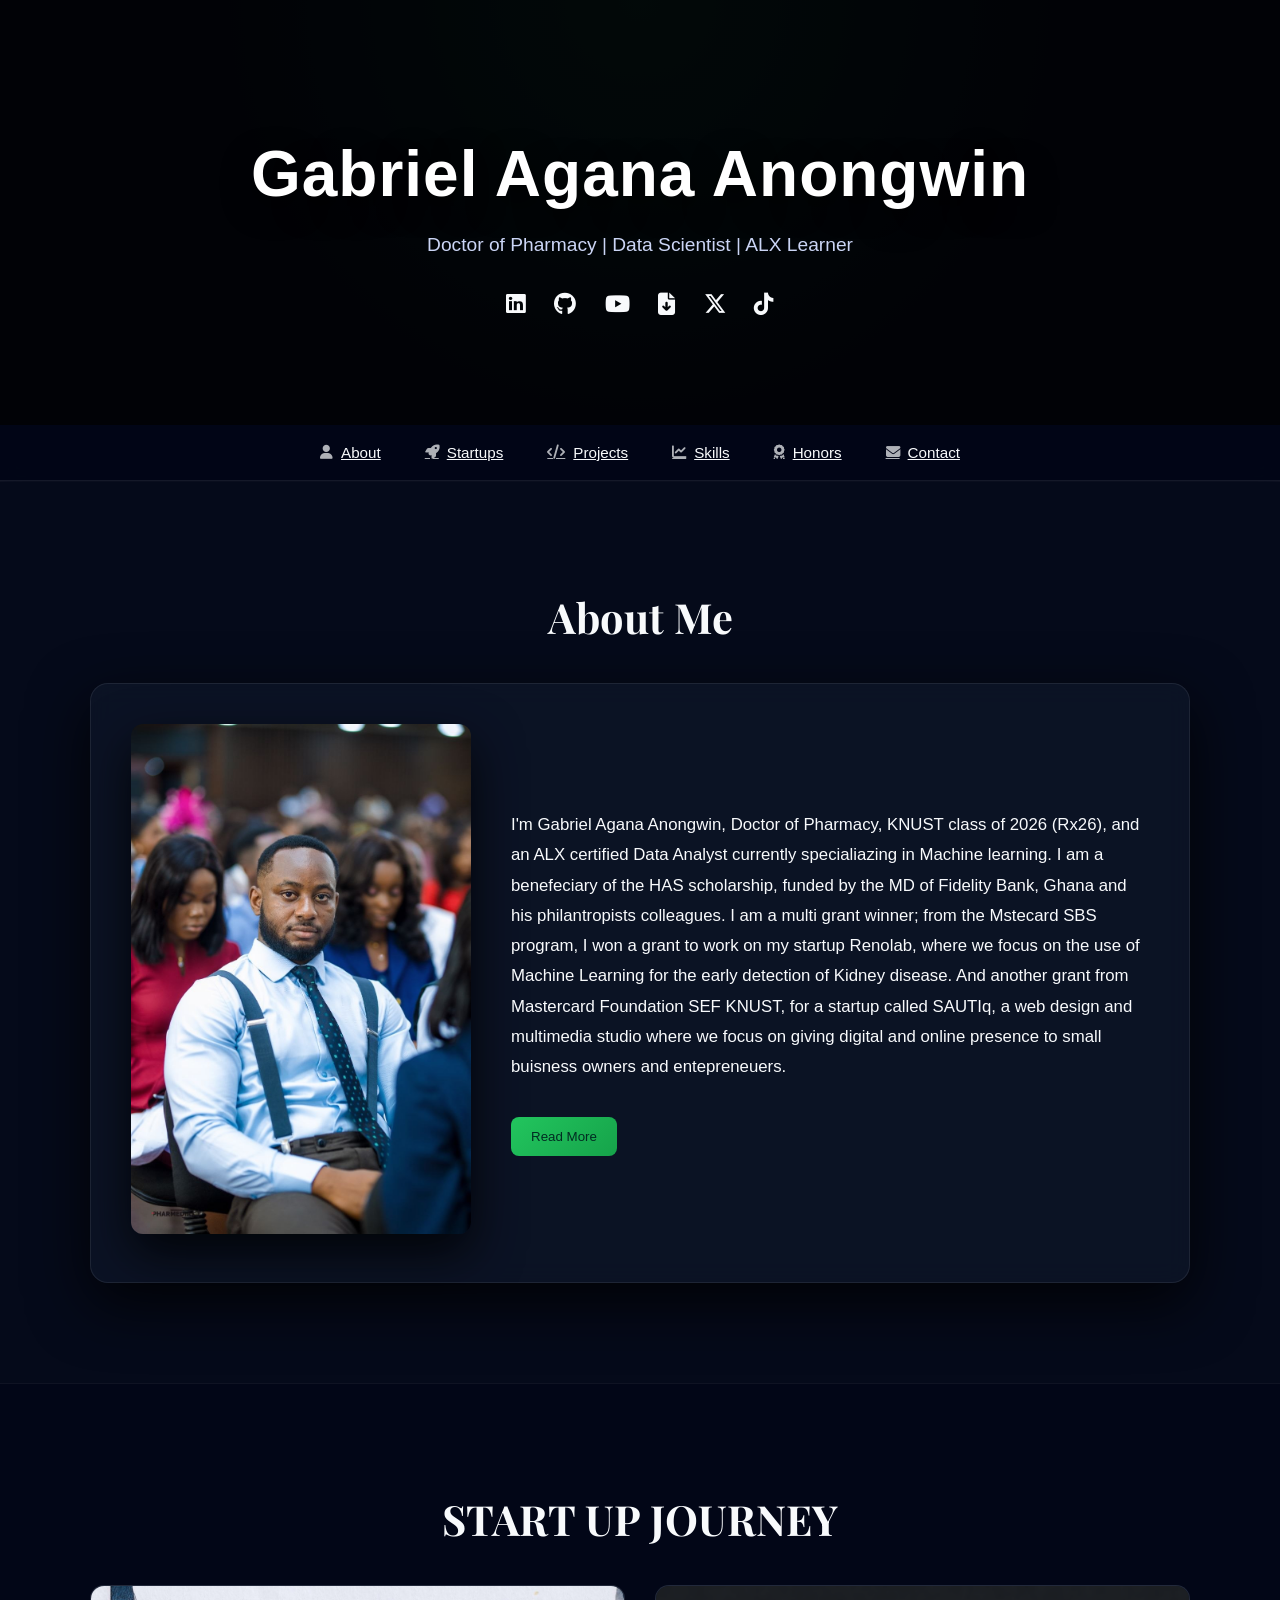
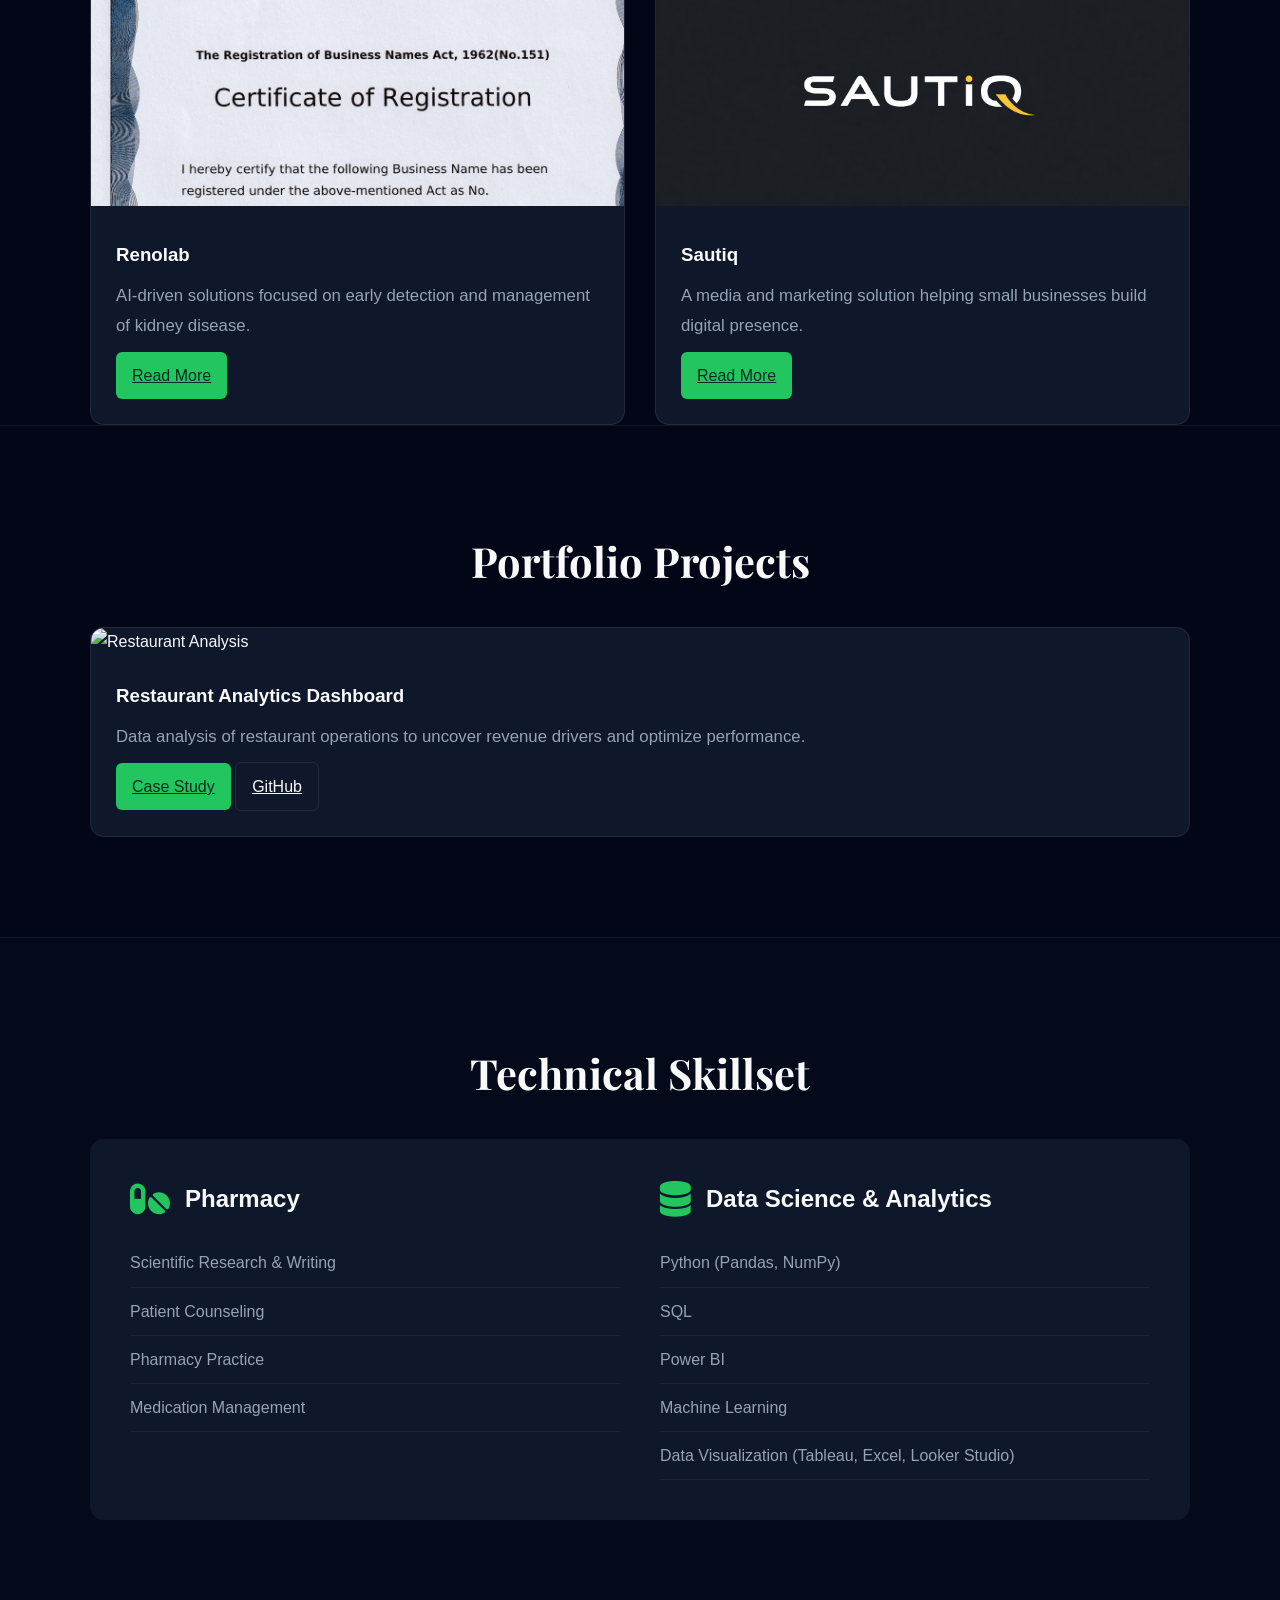
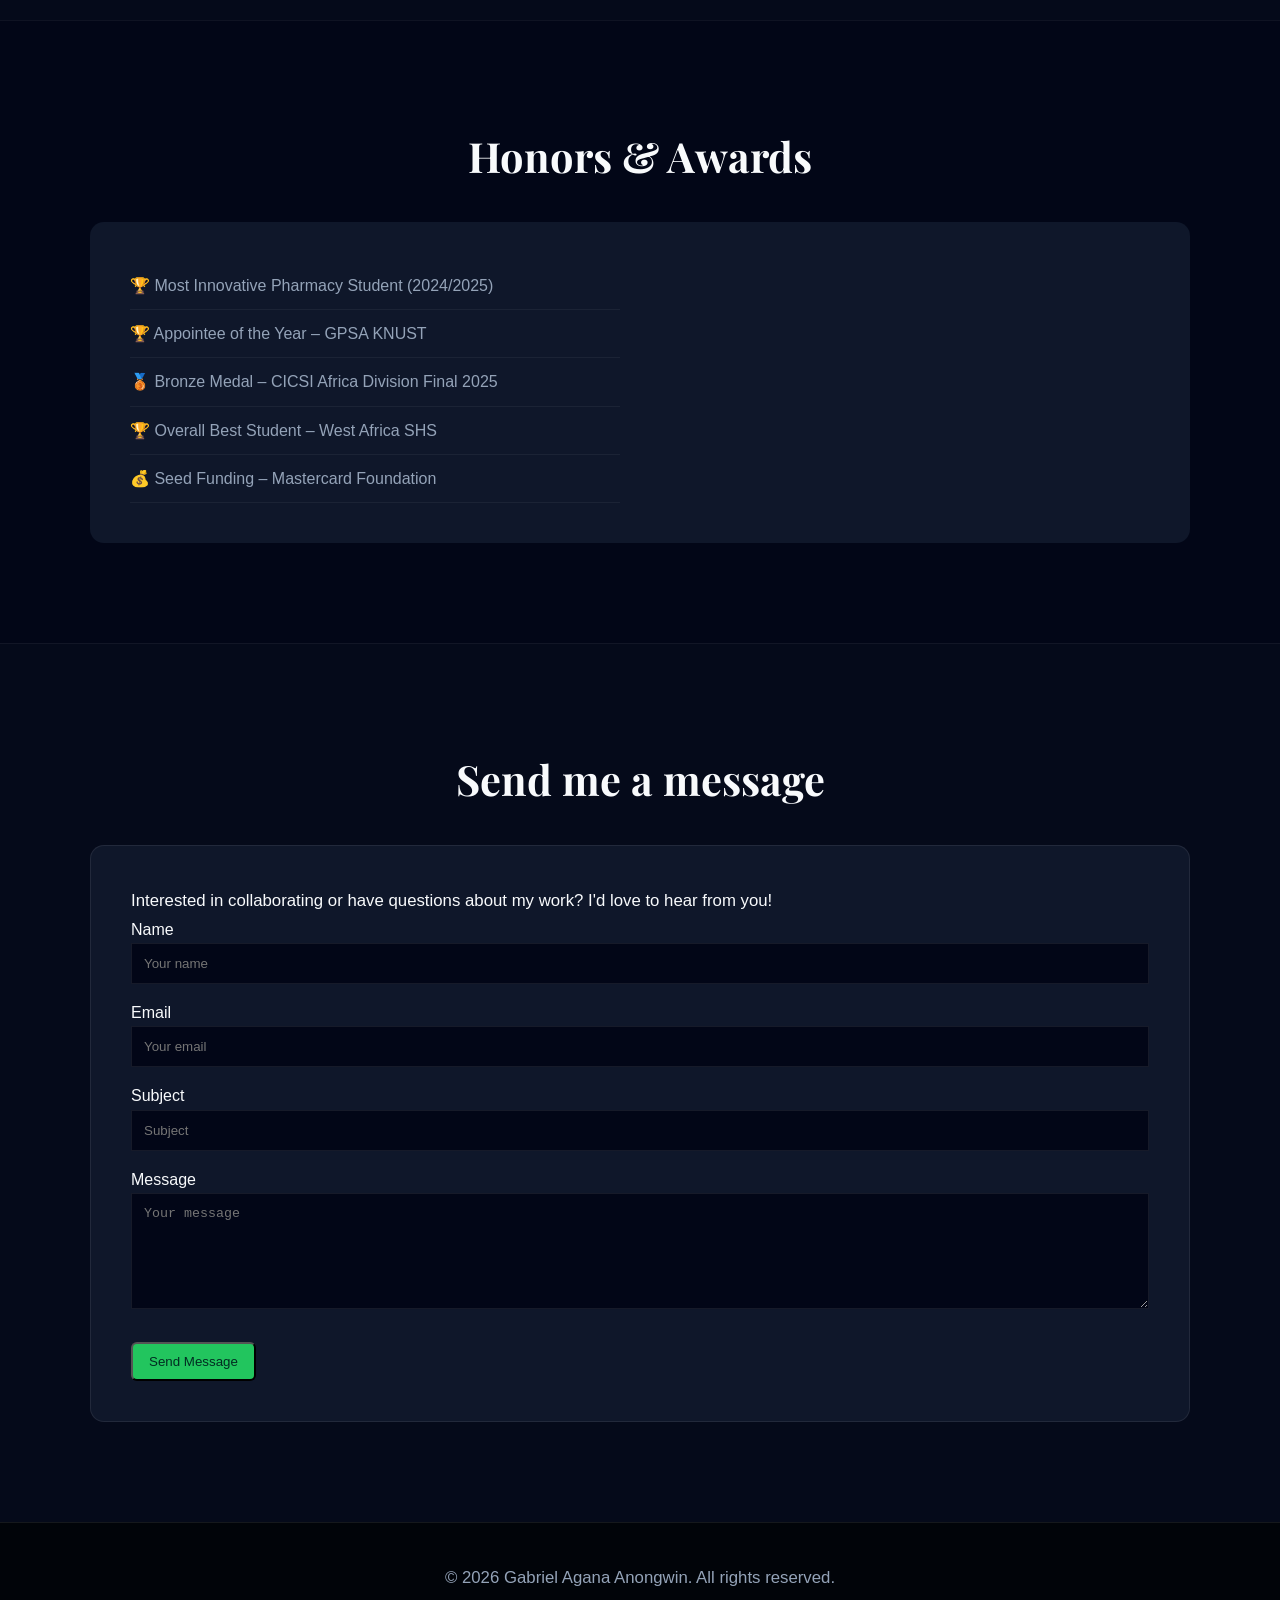
==== commit ba53f548: "Update index.html" ====
--- a/index.html
+++ b/index.html
@@ -116,20 +116,6 @@
         </div>
     </div>
             
-            <!-- Vuzima -->
-            <div class="project-card">
-                <img src="assets/images/vuzima.png" alt="Vuzima">
-                <div class="project-card-content">
-                    <h3>Vuzima (Kemia)</h3>
-                    <p>A smart pharmacy operating system solving inventory inefficiencies across Africa.</p>
-
-                    <div class="project-buttons">
-                        <a href="vuzima.html" class="btn">Read More</a>
-                    </div>
-                </div>
-            </div>
-</section>
-
 <section id="projects" class="section">
     <div class="container">
         <h2>Portfolio Projects</h2>
